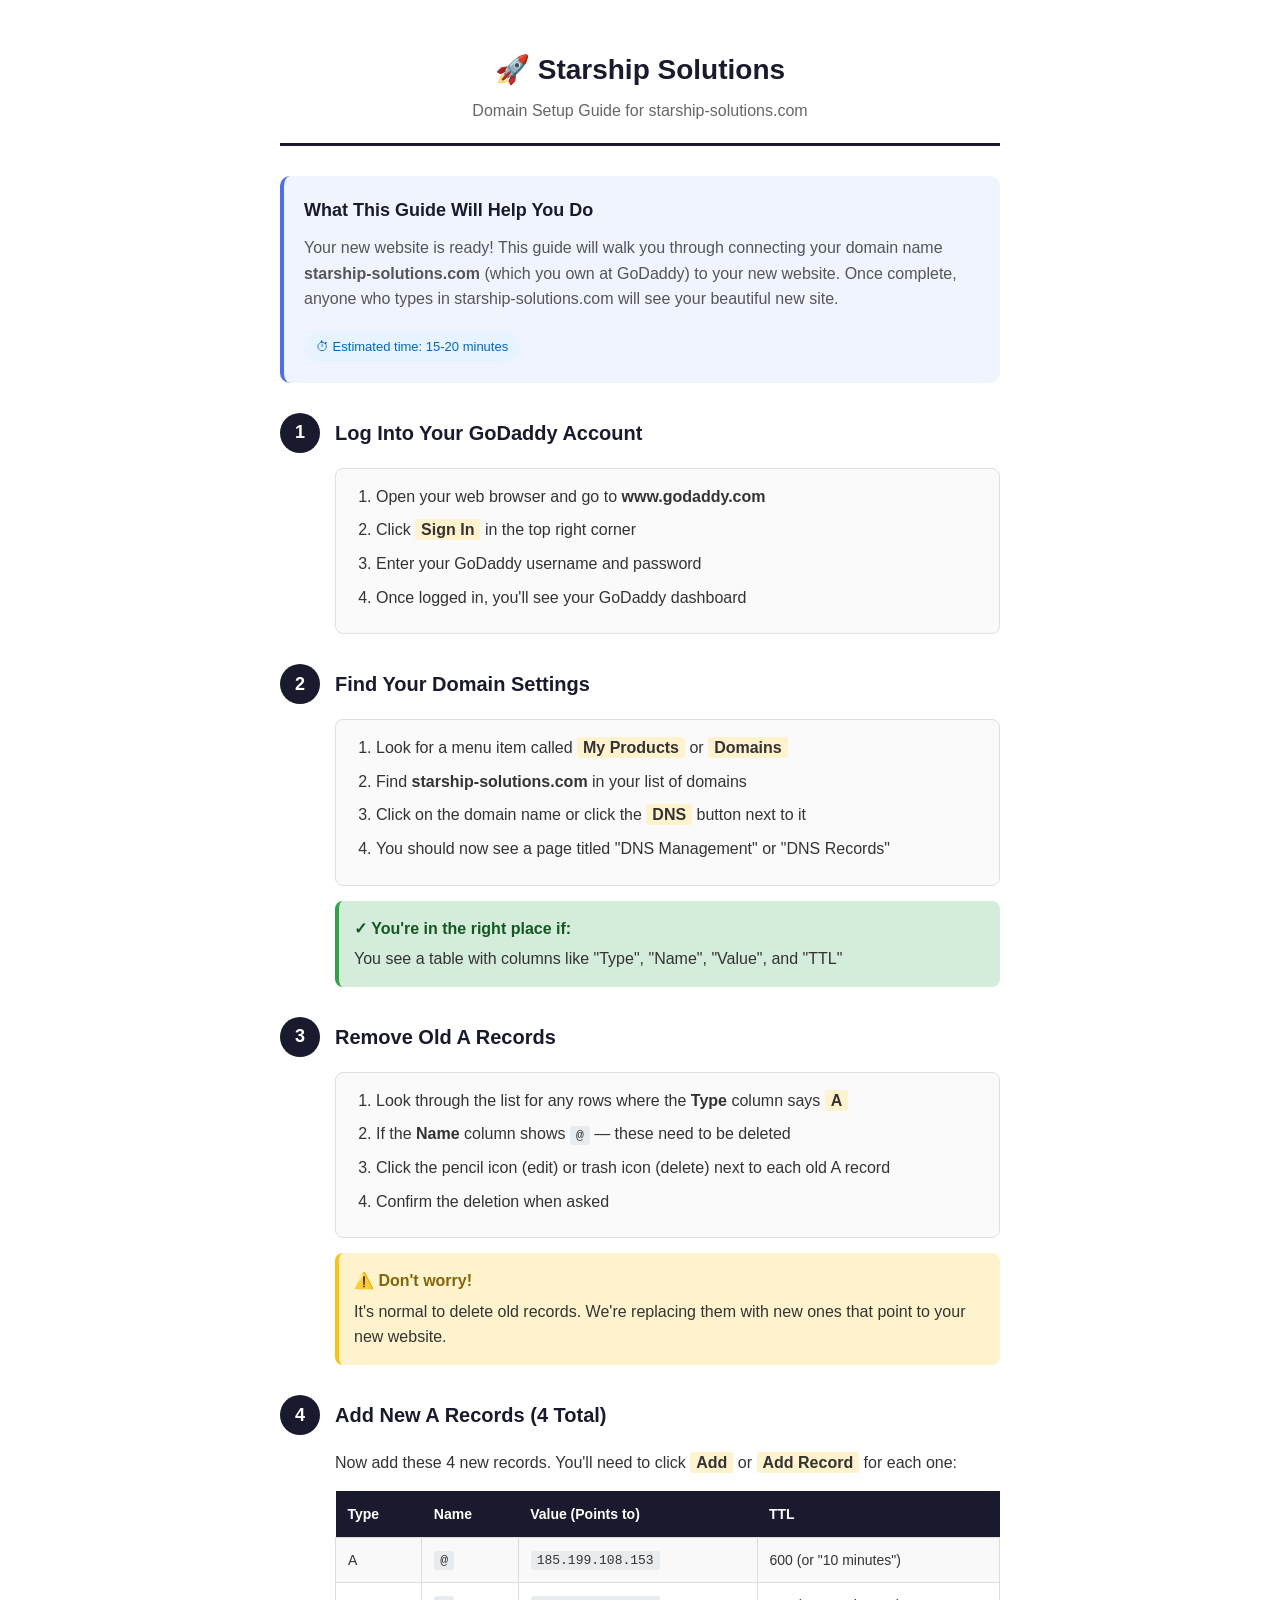
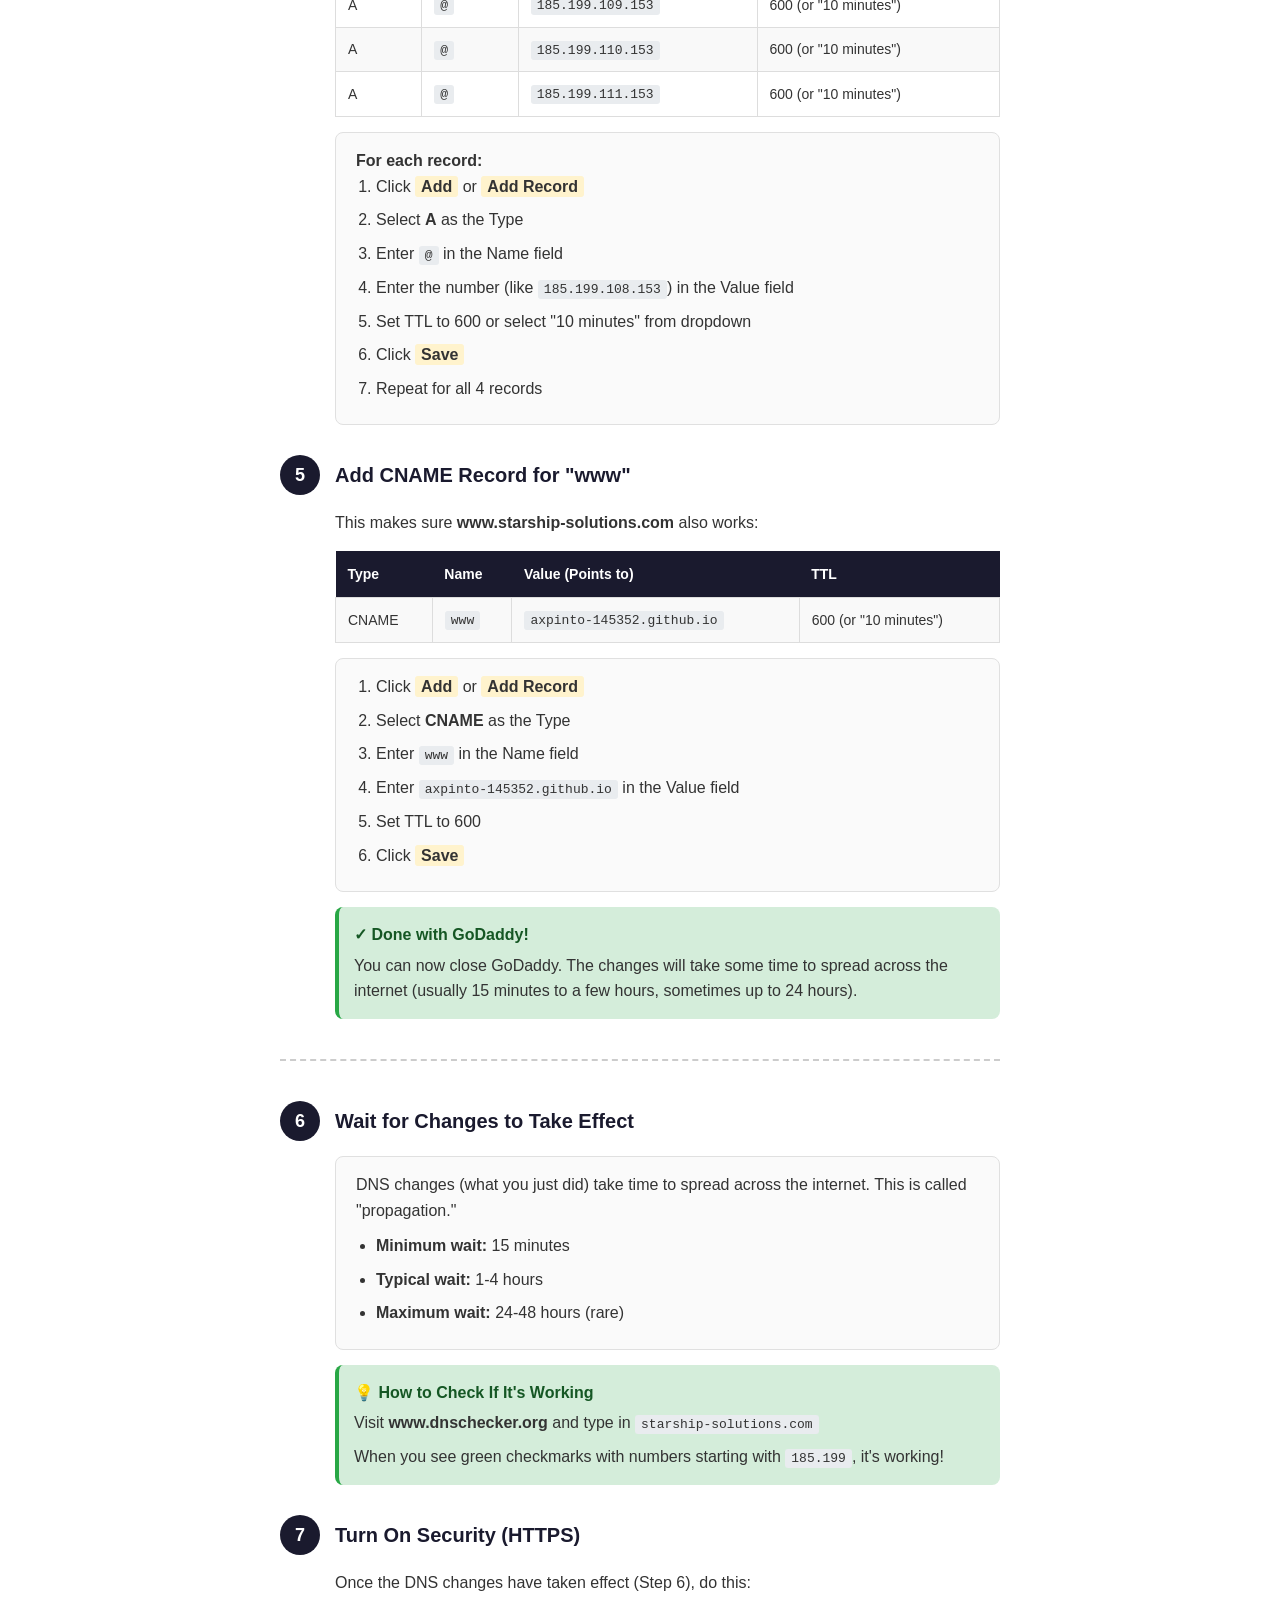
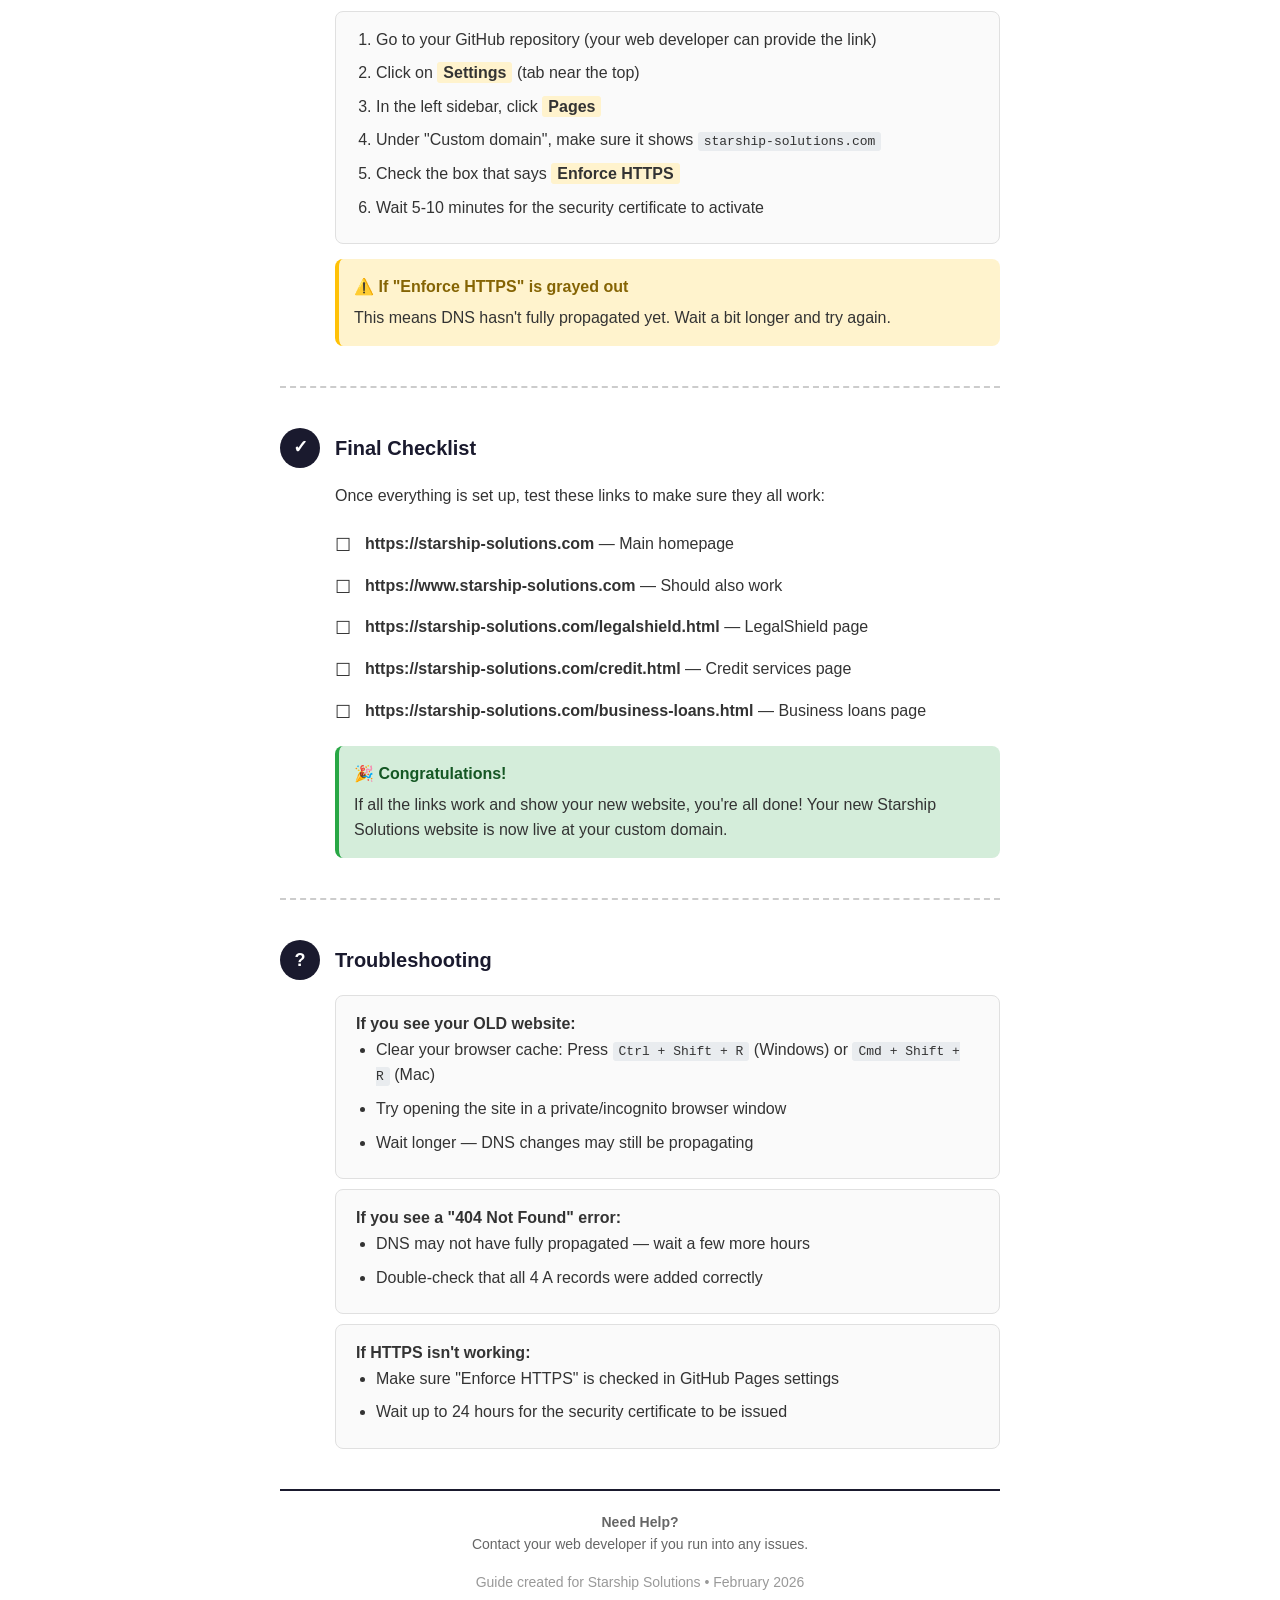
==== domain-setup-guide.html @ f505f780 "Add domain setup guide for client" ====
<!DOCTYPE html>
<html lang="en">
<head>
  <meta charset="UTF-8">
  <meta name="viewport" content="width=device-width, initial-scale=1.0">
  <title>Domain Setup Guide - Starship Solutions</title>
  <style>
    * {
      margin: 0;
      padding: 0;
      box-sizing: border-box;
    }

    body {
      font-family: 'Segoe UI', Tahoma, Geneva, Verdana, sans-serif;
      line-height: 1.6;
      color: #333;
      max-width: 8.5in;
      margin: 0 auto;
      padding: 0.5in;
      background: white;
    }

    .header {
      text-align: center;
      padding-bottom: 20px;
      border-bottom: 3px solid #1a1a2e;
      margin-bottom: 30px;
    }

    .header h1 {
      color: #1a1a2e;
      font-size: 28px;
      margin-bottom: 5px;
    }

    .header .subtitle {
      color: #666;
      font-size: 16px;
    }

    .intro {
      background: #f0f4ff;
      padding: 20px;
      border-radius: 10px;
      margin-bottom: 30px;
      border-left: 4px solid #4a6cf7;
    }

    .intro h2 {
      color: #1a1a2e;
      margin-bottom: 10px;
      font-size: 18px;
    }

    .intro p {
      color: #555;
    }

    .step {
      margin-bottom: 30px;
      page-break-inside: avoid;
    }

    .step-header {
      display: flex;
      align-items: center;
      margin-bottom: 15px;
    }

    .step-number {
      background: #1a1a2e;
      color: white;
      width: 40px;
      height: 40px;
      border-radius: 50%;
      display: flex;
      align-items: center;
      justify-content: center;
      font-weight: bold;
      font-size: 18px;
      margin-right: 15px;
      flex-shrink: 0;
    }

    .step-title {
      color: #1a1a2e;
      font-size: 20px;
    }

    .step-content {
      margin-left: 55px;
    }

    .instruction {
      background: #fafafa;
      padding: 15px 20px;
      border-radius: 8px;
      margin-bottom: 10px;
      border: 1px solid #e0e0e0;
    }

    .instruction ol, .instruction ul {
      margin-left: 20px;
    }

    .instruction li {
      margin-bottom: 8px;
    }

    .highlight {
      background: #fff3cd;
      padding: 2px 6px;
      border-radius: 3px;
      font-weight: 600;
    }

    .important {
      background: #d4edda;
      padding: 15px;
      border-radius: 8px;
      border-left: 4px solid #28a745;
      margin: 15px 0;
    }

    .important-title {
      font-weight: bold;
      color: #155724;
      margin-bottom: 5px;
    }

    .warning {
      background: #fff3cd;
      padding: 15px;
      border-radius: 8px;
      border-left: 4px solid #ffc107;
      margin: 15px 0;
    }

    .warning-title {
      font-weight: bold;
      color: #856404;
      margin-bottom: 5px;
    }

    table {
      width: 100%;
      border-collapse: collapse;
      margin: 15px 0;
      font-size: 14px;
    }

    th {
      background: #1a1a2e;
      color: white;
      padding: 12px;
      text-align: left;
    }

    td {
      padding: 10px 12px;
      border: 1px solid #ddd;
    }

    tr:nth-child(even) {
      background: #f9f9f9;
    }

    .code {
      font-family: 'Courier New', monospace;
      background: #e9ecef;
      padding: 2px 6px;
      border-radius: 3px;
      font-size: 13px;
    }

    .checklist {
      list-style: none;
      margin-left: 0;
    }

    .checklist li {
      padding: 8px 0;
      padding-left: 30px;
      position: relative;
    }

    .checklist li::before {
      content: "☐";
      position: absolute;
      left: 0;
      font-size: 18px;
    }

    .section-divider {
      border: none;
      border-top: 2px dashed #ccc;
      margin: 40px 0;
    }

    .footer {
      margin-top: 40px;
      padding-top: 20px;
      border-top: 2px solid #1a1a2e;
      text-align: center;
      color: #666;
      font-size: 14px;
    }

    .time-estimate {
      display: inline-block;
      background: #e7f3ff;
      color: #0066cc;
      padding: 5px 12px;
      border-radius: 20px;
      font-size: 13px;
      margin-top: 10px;
    }

    @media print {
      body {
        padding: 0.25in;
      }

      .step {
        page-break-inside: avoid;
      }
    }
  </style>
</head>
<body>

  <div class="header">
    <h1>🚀 Starship Solutions</h1>
    <p class="subtitle">Domain Setup Guide for starship-solutions.com</p>
  </div>

  <div class="intro">
    <h2>What This Guide Will Help You Do</h2>
    <p>Your new website is ready! This guide will walk you through connecting your domain name <strong>starship-solutions.com</strong> (which you own at GoDaddy) to your new website. Once complete, anyone who types in starship-solutions.com will see your beautiful new site.</p>
    <p style="margin-top: 10px;"><span class="time-estimate">⏱ Estimated time: 15-20 minutes</span></p>
  </div>

  <!-- STEP 1 -->
  <div class="step">
    <div class="step-header">
      <div class="step-number">1</div>
      <h2 class="step-title">Log Into Your GoDaddy Account</h2>
    </div>
    <div class="step-content">
      <div class="instruction">
        <ol>
          <li>Open your web browser and go to <strong>www.godaddy.com</strong></li>
          <li>Click <span class="highlight">Sign In</span> in the top right corner</li>
          <li>Enter your GoDaddy username and password</li>
          <li>Once logged in, you'll see your GoDaddy dashboard</li>
        </ol>
      </div>
    </div>
  </div>

  <!-- STEP 2 -->
  <div class="step">
    <div class="step-header">
      <div class="step-number">2</div>
      <h2 class="step-title">Find Your Domain Settings</h2>
    </div>
    <div class="step-content">
      <div class="instruction">
        <ol>
          <li>Look for a menu item called <span class="highlight">My Products</span> or <span class="highlight">Domains</span></li>
          <li>Find <strong>starship-solutions.com</strong> in your list of domains</li>
          <li>Click on the domain name or click the <span class="highlight">DNS</span> button next to it</li>
          <li>You should now see a page titled "DNS Management" or "DNS Records"</li>
        </ol>
      </div>
      <div class="important">
        <div class="important-title">✓ You're in the right place if:</div>
        You see a table with columns like "Type", "Name", "Value", and "TTL"
      </div>
    </div>
  </div>

  <!-- STEP 3 -->
  <div class="step">
    <div class="step-header">
      <div class="step-number">3</div>
      <h2 class="step-title">Remove Old A Records</h2>
    </div>
    <div class="step-content">
      <div class="instruction">
        <ol>
          <li>Look through the list for any rows where the <strong>Type</strong> column says <span class="highlight">A</span></li>
          <li>If the <strong>Name</strong> column shows <span class="code">@</span> — these need to be deleted</li>
          <li>Click the pencil icon (edit) or trash icon (delete) next to each old A record</li>
          <li>Confirm the deletion when asked</li>
        </ol>
      </div>
      <div class="warning">
        <div class="warning-title">⚠️ Don't worry!</div>
        It's normal to delete old records. We're replacing them with new ones that point to your new website.
      </div>
    </div>
  </div>

  <!-- STEP 4 -->
  <div class="step">
    <div class="step-header">
      <div class="step-number">4</div>
      <h2 class="step-title">Add New A Records (4 Total)</h2>
    </div>
    <div class="step-content">
      <p style="margin-bottom: 15px;">Now add these 4 new records. You'll need to click <span class="highlight">Add</span> or <span class="highlight">Add Record</span> for each one:</p>

      <table>
        <tr>
          <th>Type</th>
          <th>Name</th>
          <th>Value (Points to)</th>
          <th>TTL</th>
        </tr>
        <tr>
          <td>A</td>
          <td><span class="code">@</span></td>
          <td><span class="code">185.199.108.153</span></td>
          <td>600 (or "10 minutes")</td>
        </tr>
        <tr>
          <td>A</td>
          <td><span class="code">@</span></td>
          <td><span class="code">185.199.109.153</span></td>
          <td>600 (or "10 minutes")</td>
        </tr>
        <tr>
          <td>A</td>
          <td><span class="code">@</span></td>
          <td><span class="code">185.199.110.153</span></td>
          <td>600 (or "10 minutes")</td>
        </tr>
        <tr>
          <td>A</td>
          <td><span class="code">@</span></td>
          <td><span class="code">185.199.111.153</span></td>
          <td>600 (or "10 minutes")</td>
        </tr>
      </table>

      <div class="instruction">
        <p><strong>For each record:</strong></p>
        <ol>
          <li>Click <span class="highlight">Add</span> or <span class="highlight">Add Record</span></li>
          <li>Select <strong>A</strong> as the Type</li>
          <li>Enter <span class="code">@</span> in the Name field</li>
          <li>Enter the number (like <span class="code">185.199.108.153</span>) in the Value field</li>
          <li>Set TTL to 600 or select "10 minutes" from dropdown</li>
          <li>Click <span class="highlight">Save</span></li>
          <li>Repeat for all 4 records</li>
        </ol>
      </div>
    </div>
  </div>

  <!-- STEP 5 -->
  <div class="step">
    <div class="step-header">
      <div class="step-number">5</div>
      <h2 class="step-title">Add CNAME Record for "www"</h2>
    </div>
    <div class="step-content">
      <p style="margin-bottom: 15px;">This makes sure <strong>www.starship-solutions.com</strong> also works:</p>

      <table>
        <tr>
          <th>Type</th>
          <th>Name</th>
          <th>Value (Points to)</th>
          <th>TTL</th>
        </tr>
        <tr>
          <td>CNAME</td>
          <td><span class="code">www</span></td>
          <td><span class="code">axpinto-145352.github.io</span></td>
          <td>600 (or "10 minutes")</td>
        </tr>
      </table>

      <div class="instruction">
        <ol>
          <li>Click <span class="highlight">Add</span> or <span class="highlight">Add Record</span></li>
          <li>Select <strong>CNAME</strong> as the Type</li>
          <li>Enter <span class="code">www</span> in the Name field</li>
          <li>Enter <span class="code">axpinto-145352.github.io</span> in the Value field</li>
          <li>Set TTL to 600</li>
          <li>Click <span class="highlight">Save</span></li>
        </ol>
      </div>

      <div class="important">
        <div class="important-title">✓ Done with GoDaddy!</div>
        You can now close GoDaddy. The changes will take some time to spread across the internet (usually 15 minutes to a few hours, sometimes up to 24 hours).
      </div>
    </div>
  </div>

  <hr class="section-divider">

  <!-- STEP 6 -->
  <div class="step">
    <div class="step-header">
      <div class="step-number">6</div>
      <h2 class="step-title">Wait for Changes to Take Effect</h2>
    </div>
    <div class="step-content">
      <div class="instruction">
        <p>DNS changes (what you just did) take time to spread across the internet. This is called "propagation."</p>
        <ul style="margin-top: 10px;">
          <li><strong>Minimum wait:</strong> 15 minutes</li>
          <li><strong>Typical wait:</strong> 1-4 hours</li>
          <li><strong>Maximum wait:</strong> 24-48 hours (rare)</li>
        </ul>
      </div>

      <div class="important">
        <div class="important-title">💡 How to Check If It's Working</div>
        <p>Visit <strong>www.dnschecker.org</strong> and type in <span class="code">starship-solutions.com</span></p>
        <p style="margin-top: 8px;">When you see green checkmarks with numbers starting with <span class="code">185.199</span>, it's working!</p>
      </div>
    </div>
  </div>

  <!-- STEP 7 -->
  <div class="step">
    <div class="step-header">
      <div class="step-number">7</div>
      <h2 class="step-title">Turn On Security (HTTPS)</h2>
    </div>
    <div class="step-content">
      <p style="margin-bottom: 15px;">Once the DNS changes have taken effect (Step 6), do this:</p>

      <div class="instruction">
        <ol>
          <li>Go to your GitHub repository (your web developer can provide the link)</li>
          <li>Click on <span class="highlight">Settings</span> (tab near the top)</li>
          <li>In the left sidebar, click <span class="highlight">Pages</span></li>
          <li>Under "Custom domain", make sure it shows <span class="code">starship-solutions.com</span></li>
          <li>Check the box that says <span class="highlight">Enforce HTTPS</span></li>
          <li>Wait 5-10 minutes for the security certificate to activate</li>
        </ol>
      </div>

      <div class="warning">
        <div class="warning-title">⚠️ If "Enforce HTTPS" is grayed out</div>
        <p>This means DNS hasn't fully propagated yet. Wait a bit longer and try again.</p>
      </div>
    </div>
  </div>

  <hr class="section-divider">

  <!-- FINAL CHECKLIST -->
  <div class="step">
    <div class="step-header">
      <div class="step-number">✓</div>
      <h2 class="step-title">Final Checklist</h2>
    </div>
    <div class="step-content">
      <p style="margin-bottom: 15px;">Once everything is set up, test these links to make sure they all work:</p>

      <ul class="checklist">
        <li><strong>https://starship-solutions.com</strong> — Main homepage</li>
        <li><strong>https://www.starship-solutions.com</strong> — Should also work</li>
        <li><strong>https://starship-solutions.com/legalshield.html</strong> — LegalShield page</li>
        <li><strong>https://starship-solutions.com/credit.html</strong> — Credit services page</li>
        <li><strong>https://starship-solutions.com/business-loans.html</strong> — Business loans page</li>
      </ul>

      <div class="important">
        <div class="important-title">🎉 Congratulations!</div>
        <p>If all the links work and show your new website, you're all done! Your new Starship Solutions website is now live at your custom domain.</p>
      </div>
    </div>
  </div>

  <hr class="section-divider">

  <!-- TROUBLESHOOTING -->
  <div class="step">
    <div class="step-header">
      <div class="step-number">?</div>
      <h2 class="step-title">Troubleshooting</h2>
    </div>
    <div class="step-content">
      <div class="instruction">
        <p><strong>If you see your OLD website:</strong></p>
        <ul>
          <li>Clear your browser cache: Press <span class="code">Ctrl + Shift + R</span> (Windows) or <span class="code">Cmd + Shift + R</span> (Mac)</li>
          <li>Try opening the site in a private/incognito browser window</li>
          <li>Wait longer — DNS changes may still be propagating</li>
        </ul>
      </div>

      <div class="instruction">
        <p><strong>If you see a "404 Not Found" error:</strong></p>
        <ul>
          <li>DNS may not have fully propagated — wait a few more hours</li>
          <li>Double-check that all 4 A records were added correctly</li>
        </ul>
      </div>

      <div class="instruction">
        <p><strong>If HTTPS isn't working:</strong></p>
        <ul>
          <li>Make sure "Enforce HTTPS" is checked in GitHub Pages settings</li>
          <li>Wait up to 24 hours for the security certificate to be issued</li>
        </ul>
      </div>
    </div>
  </div>

  <div class="footer">
    <p><strong>Need Help?</strong></p>
    <p>Contact your web developer if you run into any issues.</p>
    <p style="margin-top: 15px; color: #999;">Guide created for Starship Solutions • February 2026</p>
  </div>

</body>
</html>
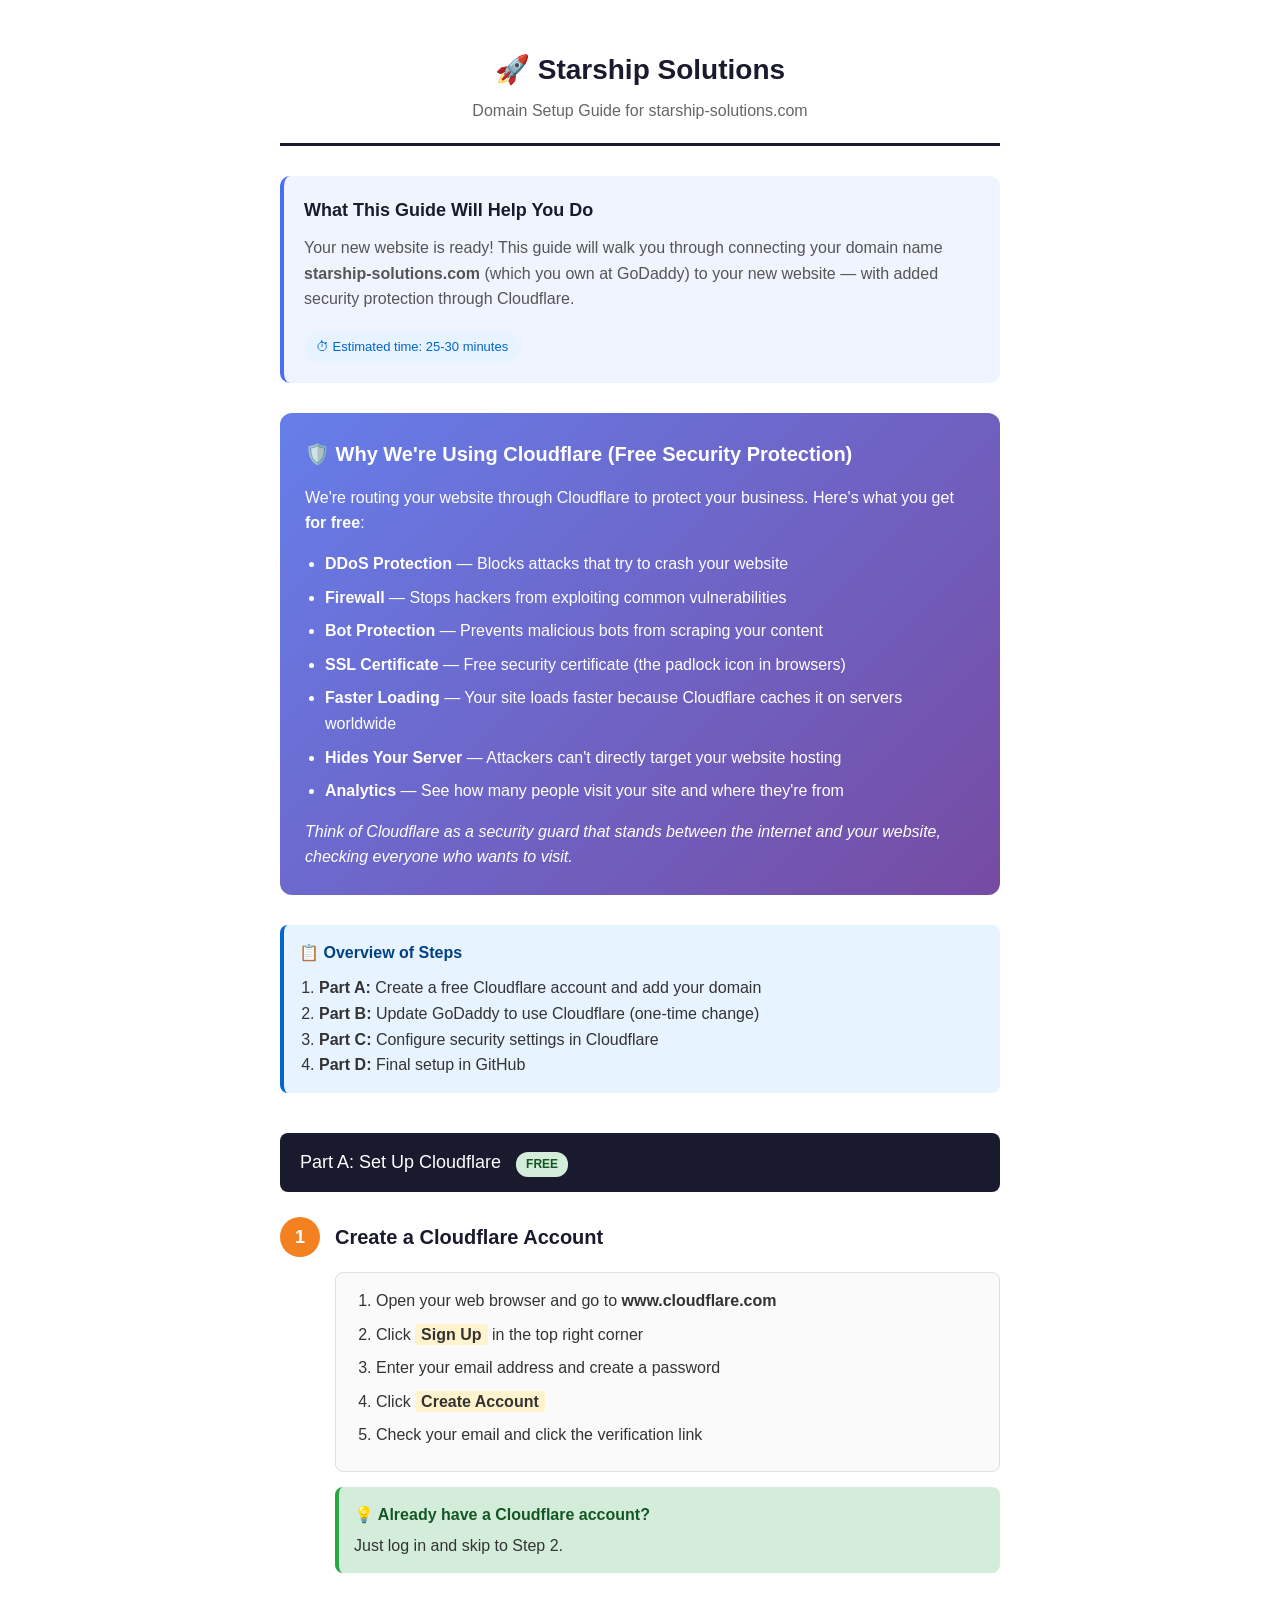
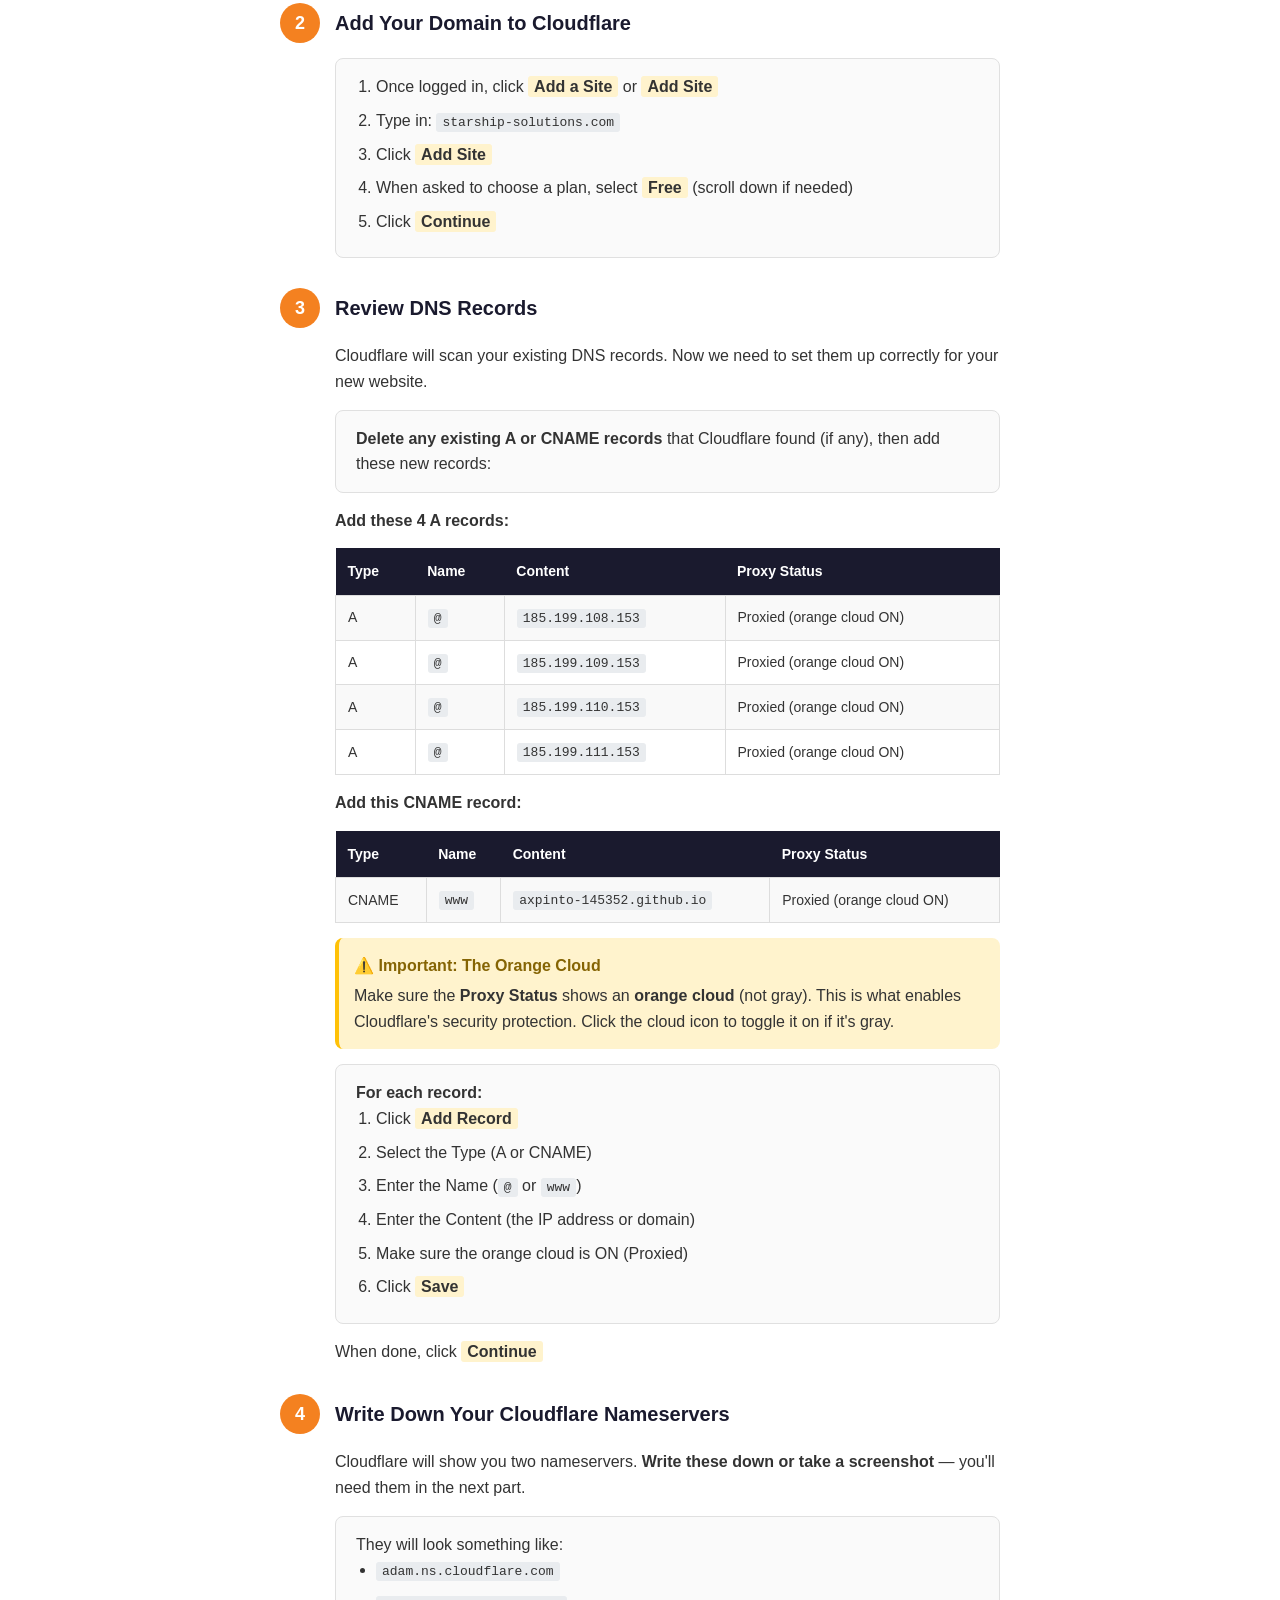
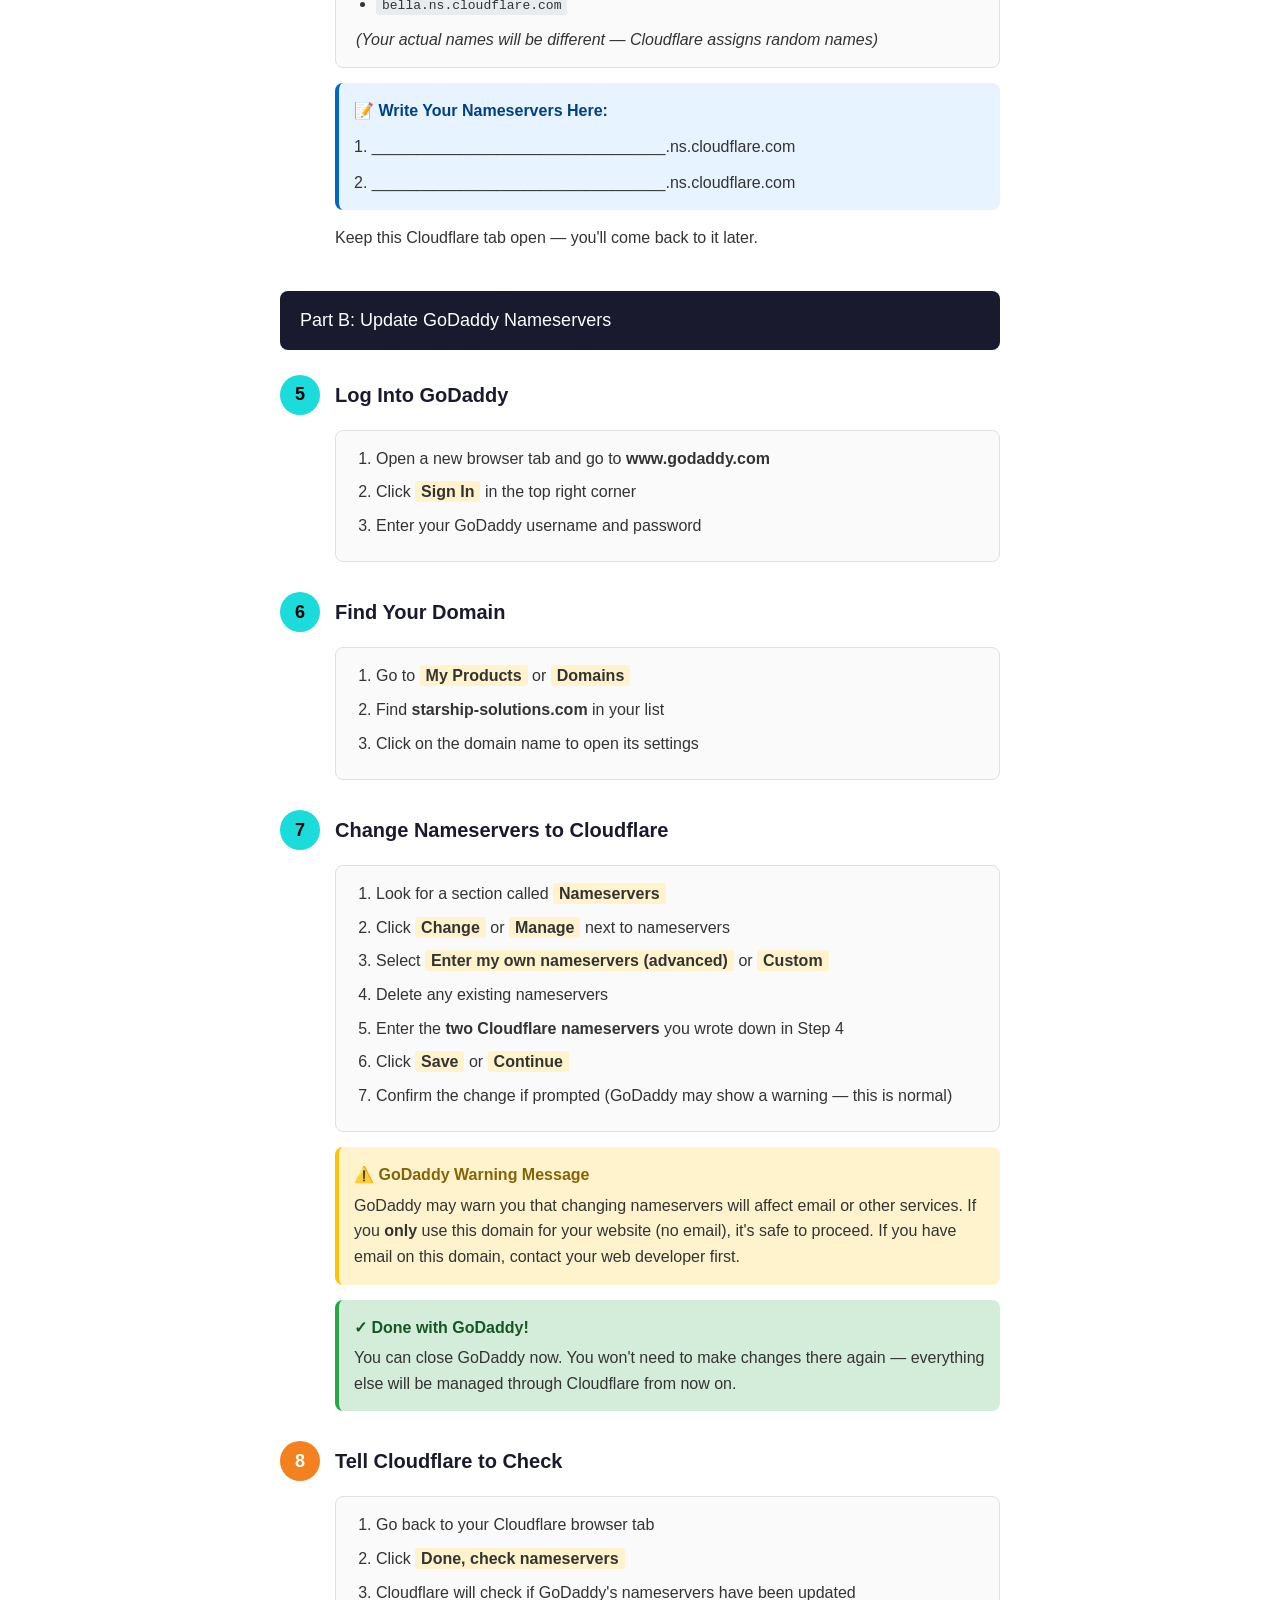
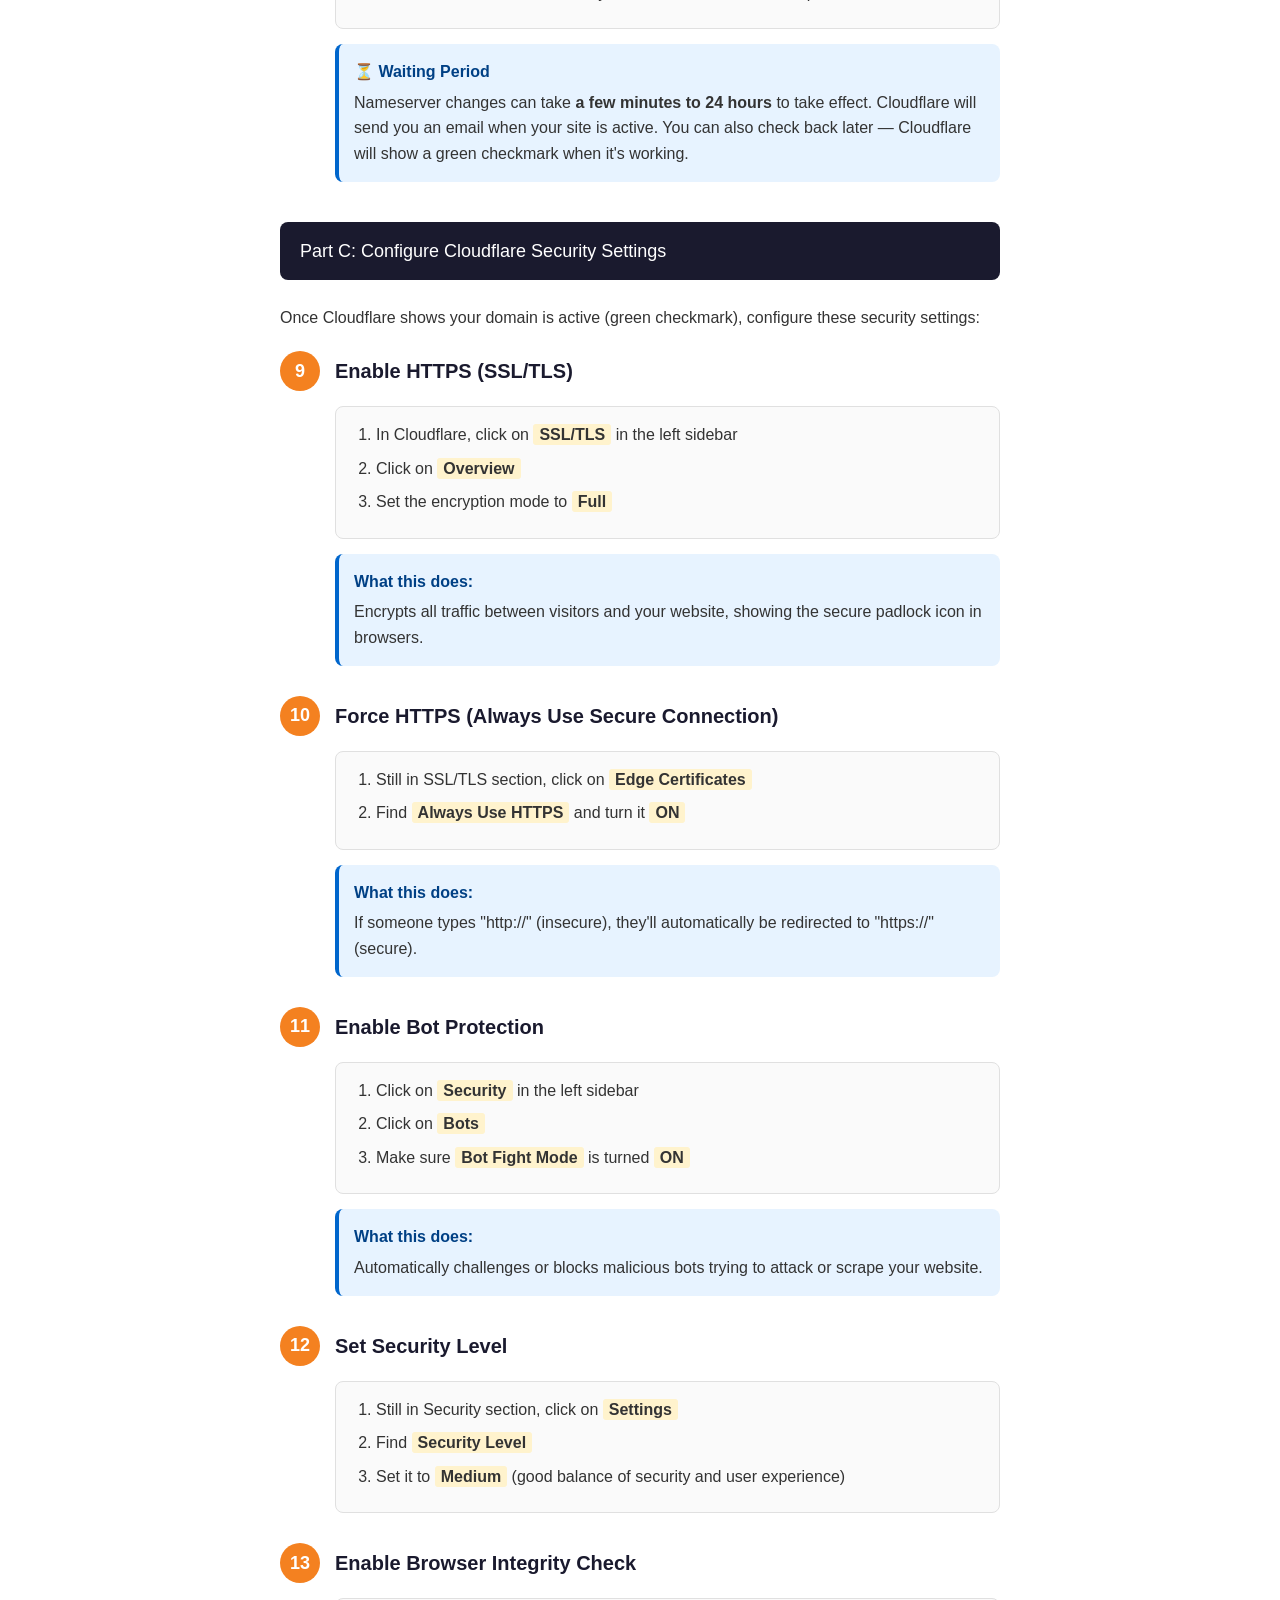
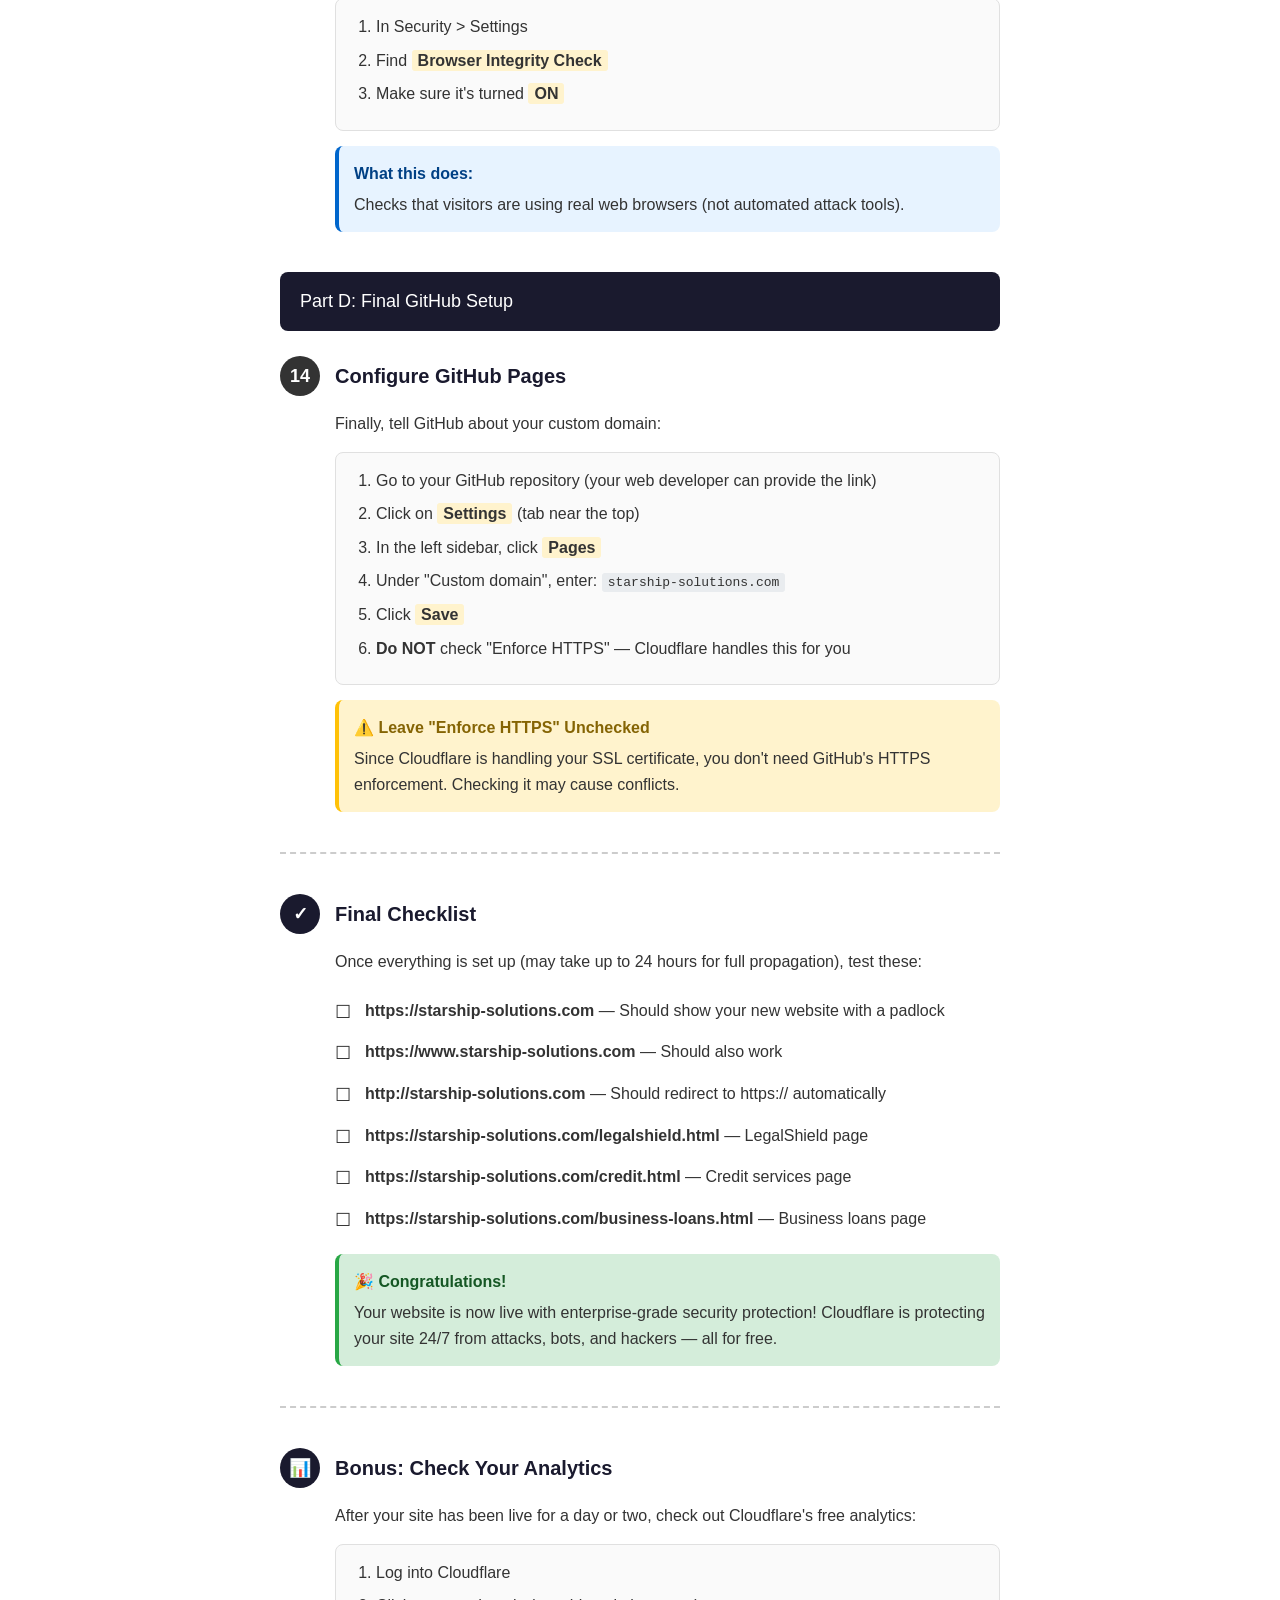
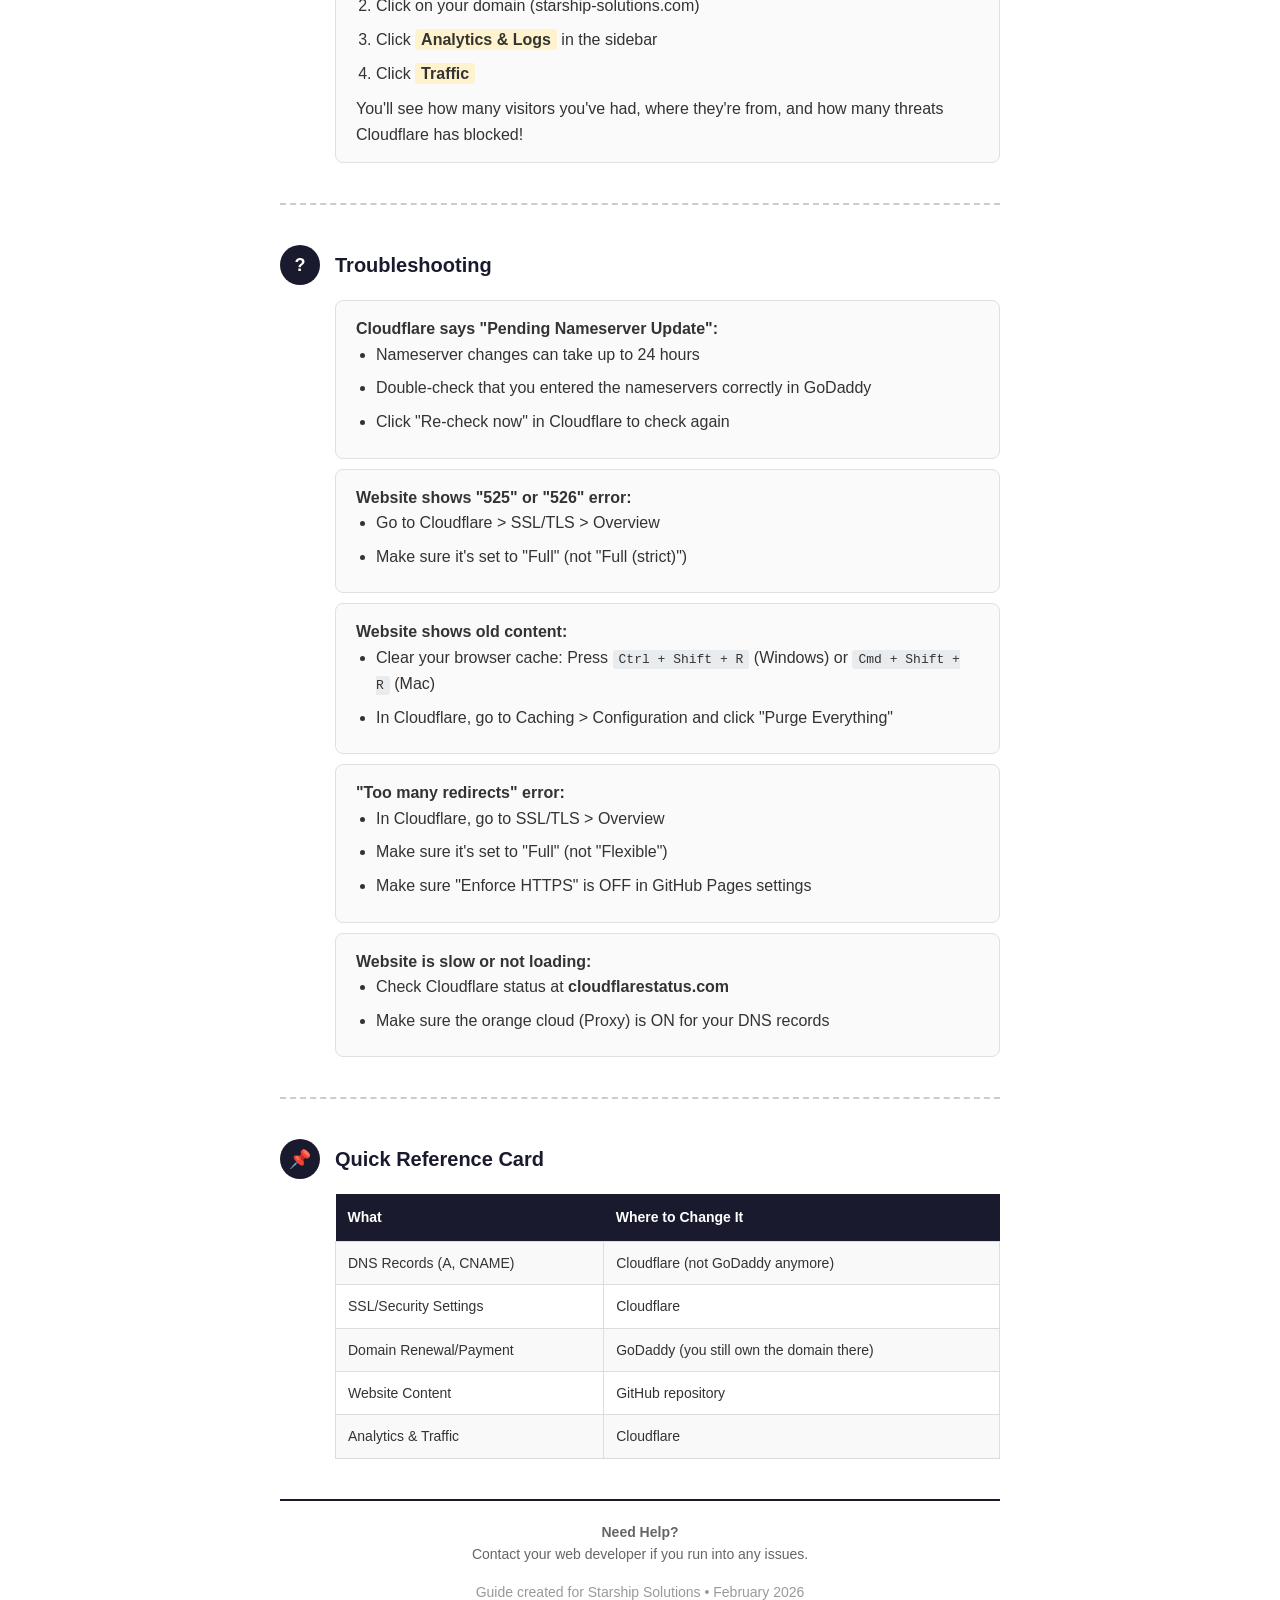
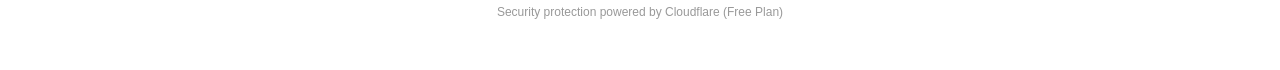
==== commit 804db556: "Update domain guide with Cloudflare security proxy setup" ====
--- a/domain-setup-guide.html
+++ b/domain-setup-guide.html
@@ -55,6 +55,36 @@
 
     .intro p {
       color: #555;
+    }
+
+    .security-box {
+      background: linear-gradient(135deg, #667eea 0%, #764ba2 100%);
+      color: white;
+      padding: 25px;
+      border-radius: 12px;
+      margin-bottom: 30px;
+    }
+
+    .security-box h2 {
+      margin-bottom: 15px;
+      font-size: 20px;
+    }
+
+    .security-box ul {
+      margin-left: 20px;
+    }
+
+    .security-box li {
+      margin-bottom: 8px;
+    }
+
+    .section-header {
+      background: #1a1a2e;
+      color: white;
+      padding: 15px 20px;
+      border-radius: 8px;
+      margin: 40px 0 25px 0;
+      font-size: 18px;
     }
 
     .step {
@@ -83,6 +113,19 @@
       flex-shrink: 0;
     }
 
+    .step-number.cloudflare {
+      background: #f48120;
+    }
+
+    .step-number.godaddy {
+      background: #1bdbdb;
+      color: #000;
+    }
+
+    .step-number.github {
+      background: #333;
+    }
+
     .step-title {
       color: #1a1a2e;
       font-size: 20px;
@@ -140,6 +183,20 @@
     .warning-title {
       font-weight: bold;
       color: #856404;
+      margin-bottom: 5px;
+    }
+
+    .info-box {
+      background: #e7f3ff;
+      padding: 15px;
+      border-radius: 8px;
+      border-left: 4px solid #0066cc;
+      margin: 15px 0;
+    }
+
+    .info-title {
+      font-weight: bold;
+      color: #004085;
       margin-bottom: 5px;
     }
 
@@ -217,6 +274,24 @@
       margin-top: 10px;
     }
 
+    .badge {
+      display: inline-block;
+      padding: 3px 10px;
+      border-radius: 12px;
+      font-size: 12px;
+      font-weight: bold;
+      margin-left: 10px;
+    }
+
+    .badge-free {
+      background: #d4edda;
+      color: #155724;
+    }
+
+    .page-break {
+      page-break-before: always;
+    }
+
     @media print {
       body {
         padding: 0.25in;
@@ -237,24 +312,59 @@
 
   <div class="intro">
     <h2>What This Guide Will Help You Do</h2>
-    <p>Your new website is ready! This guide will walk you through connecting your domain name <strong>starship-solutions.com</strong> (which you own at GoDaddy) to your new website. Once complete, anyone who types in starship-solutions.com will see your beautiful new site.</p>
-    <p style="margin-top: 10px;"><span class="time-estimate">⏱ Estimated time: 15-20 minutes</span></p>
-  </div>
+    <p>Your new website is ready! This guide will walk you through connecting your domain name <strong>starship-solutions.com</strong> (which you own at GoDaddy) to your new website — with added security protection through Cloudflare.</p>
+    <p style="margin-top: 10px;"><span class="time-estimate">⏱ Estimated time: 25-30 minutes</span></p>
+  </div>
+
+  <!-- WHY CLOUDFLARE -->
+  <div class="security-box">
+    <h2>🛡️ Why We're Using Cloudflare (Free Security Protection)</h2>
+    <p style="margin-bottom: 15px;">We're routing your website through Cloudflare to protect your business. Here's what you get <strong>for free</strong>:</p>
+    <ul>
+      <li><strong>DDoS Protection</strong> — Blocks attacks that try to crash your website</li>
+      <li><strong>Firewall</strong> — Stops hackers from exploiting common vulnerabilities</li>
+      <li><strong>Bot Protection</strong> — Prevents malicious bots from scraping your content</li>
+      <li><strong>SSL Certificate</strong> — Free security certificate (the padlock icon in browsers)</li>
+      <li><strong>Faster Loading</strong> — Your site loads faster because Cloudflare caches it on servers worldwide</li>
+      <li><strong>Hides Your Server</strong> — Attackers can't directly target your website hosting</li>
+      <li><strong>Analytics</strong> — See how many people visit your site and where they're from</li>
+    </ul>
+    <p style="margin-top: 15px;"><em>Think of Cloudflare as a security guard that stands between the internet and your website, checking everyone who wants to visit.</em></p>
+  </div>
+
+  <!-- OVERVIEW -->
+  <div class="info-box">
+    <div class="info-title">📋 Overview of Steps</div>
+    <ol style="margin-left: 20px; margin-top: 10px;">
+      <li><strong>Part A:</strong> Create a free Cloudflare account and add your domain</li>
+      <li><strong>Part B:</strong> Update GoDaddy to use Cloudflare (one-time change)</li>
+      <li><strong>Part C:</strong> Configure security settings in Cloudflare</li>
+      <li><strong>Part D:</strong> Final setup in GitHub</li>
+    </ol>
+  </div>
+
+  <!-- PART A: CLOUDFLARE SETUP -->
+  <div class="section-header">Part A: Set Up Cloudflare <span class="badge badge-free">FREE</span></div>
 
   <!-- STEP 1 -->
   <div class="step">
     <div class="step-header">
-      <div class="step-number">1</div>
-      <h2 class="step-title">Log Into Your GoDaddy Account</h2>
-    </div>
-    <div class="step-content">
-      <div class="instruction">
-        <ol>
-          <li>Open your web browser and go to <strong>www.godaddy.com</strong></li>
-          <li>Click <span class="highlight">Sign In</span> in the top right corner</li>
-          <li>Enter your GoDaddy username and password</li>
-          <li>Once logged in, you'll see your GoDaddy dashboard</li>
-        </ol>
+      <div class="step-number cloudflare">1</div>
+      <h2 class="step-title">Create a Cloudflare Account</h2>
+    </div>
+    <div class="step-content">
+      <div class="instruction">
+        <ol>
+          <li>Open your web browser and go to <strong>www.cloudflare.com</strong></li>
+          <li>Click <span class="highlight">Sign Up</span> in the top right corner</li>
+          <li>Enter your email address and create a password</li>
+          <li>Click <span class="highlight">Create Account</span></li>
+          <li>Check your email and click the verification link</li>
+        </ol>
+      </div>
+      <div class="important">
+        <div class="important-title">💡 Already have a Cloudflare account?</div>
+        Just log in and skip to Step 2.
       </div>
     </div>
   </div>
@@ -262,21 +372,18 @@
   <!-- STEP 2 -->
   <div class="step">
     <div class="step-header">
-      <div class="step-number">2</div>
-      <h2 class="step-title">Find Your Domain Settings</h2>
-    </div>
-    <div class="step-content">
-      <div class="instruction">
-        <ol>
-          <li>Look for a menu item called <span class="highlight">My Products</span> or <span class="highlight">Domains</span></li>
-          <li>Find <strong>starship-solutions.com</strong> in your list of domains</li>
-          <li>Click on the domain name or click the <span class="highlight">DNS</span> button next to it</li>
-          <li>You should now see a page titled "DNS Management" or "DNS Records"</li>
-        </ol>
-      </div>
-      <div class="important">
-        <div class="important-title">✓ You're in the right place if:</div>
-        You see a table with columns like "Type", "Name", "Value", and "TTL"
+      <div class="step-number cloudflare">2</div>
+      <h2 class="step-title">Add Your Domain to Cloudflare</h2>
+    </div>
+    <div class="step-content">
+      <div class="instruction">
+        <ol>
+          <li>Once logged in, click <span class="highlight">Add a Site</span> or <span class="highlight">Add Site</span></li>
+          <li>Type in: <span class="code">starship-solutions.com</span></li>
+          <li>Click <span class="highlight">Add Site</span></li>
+          <li>When asked to choose a plan, select <span class="highlight">Free</span> (scroll down if needed)</li>
+          <li>Click <span class="highlight">Continue</span></li>
+        </ol>
       </div>
     </div>
   </div>
@@ -284,173 +391,342 @@
   <!-- STEP 3 -->
   <div class="step">
     <div class="step-header">
-      <div class="step-number">3</div>
-      <h2 class="step-title">Remove Old A Records</h2>
-    </div>
-    <div class="step-content">
-      <div class="instruction">
-        <ol>
-          <li>Look through the list for any rows where the <strong>Type</strong> column says <span class="highlight">A</span></li>
-          <li>If the <strong>Name</strong> column shows <span class="code">@</span> — these need to be deleted</li>
-          <li>Click the pencil icon (edit) or trash icon (delete) next to each old A record</li>
-          <li>Confirm the deletion when asked</li>
-        </ol>
-      </div>
-      <div class="warning">
-        <div class="warning-title">⚠️ Don't worry!</div>
-        It's normal to delete old records. We're replacing them with new ones that point to your new website.
-      </div>
-    </div>
-  </div>
-
-  <!-- STEP 4 -->
-  <div class="step">
-    <div class="step-header">
-      <div class="step-number">4</div>
-      <h2 class="step-title">Add New A Records (4 Total)</h2>
-    </div>
-    <div class="step-content">
-      <p style="margin-bottom: 15px;">Now add these 4 new records. You'll need to click <span class="highlight">Add</span> or <span class="highlight">Add Record</span> for each one:</p>
-
+      <div class="step-number cloudflare">3</div>
+      <h2 class="step-title">Review DNS Records</h2>
+    </div>
+    <div class="step-content">
+      <p style="margin-bottom: 15px;">Cloudflare will scan your existing DNS records. Now we need to set them up correctly for your new website.</p>
+
+      <div class="instruction">
+        <p><strong>Delete any existing A or CNAME records</strong> that Cloudflare found (if any), then add these new records:</p>
+      </div>
+
+      <p style="margin: 15px 0;"><strong>Add these 4 A records:</strong></p>
       <table>
         <tr>
           <th>Type</th>
           <th>Name</th>
-          <th>Value (Points to)</th>
-          <th>TTL</th>
+          <th>Content</th>
+          <th>Proxy Status</th>
         </tr>
         <tr>
           <td>A</td>
           <td><span class="code">@</span></td>
           <td><span class="code">185.199.108.153</span></td>
-          <td>600 (or "10 minutes")</td>
+          <td>Proxied (orange cloud ON)</td>
         </tr>
         <tr>
           <td>A</td>
           <td><span class="code">@</span></td>
           <td><span class="code">185.199.109.153</span></td>
-          <td>600 (or "10 minutes")</td>
+          <td>Proxied (orange cloud ON)</td>
         </tr>
         <tr>
           <td>A</td>
           <td><span class="code">@</span></td>
           <td><span class="code">185.199.110.153</span></td>
-          <td>600 (or "10 minutes")</td>
+          <td>Proxied (orange cloud ON)</td>
         </tr>
         <tr>
           <td>A</td>
           <td><span class="code">@</span></td>
           <td><span class="code">185.199.111.153</span></td>
-          <td>600 (or "10 minutes")</td>
+          <td>Proxied (orange cloud ON)</td>
         </tr>
       </table>
 
-      <div class="instruction">
-        <p><strong>For each record:</strong></p>
-        <ol>
-          <li>Click <span class="highlight">Add</span> or <span class="highlight">Add Record</span></li>
-          <li>Select <strong>A</strong> as the Type</li>
-          <li>Enter <span class="code">@</span> in the Name field</li>
-          <li>Enter the number (like <span class="code">185.199.108.153</span>) in the Value field</li>
-          <li>Set TTL to 600 or select "10 minutes" from dropdown</li>
-          <li>Click <span class="highlight">Save</span></li>
-          <li>Repeat for all 4 records</li>
-        </ol>
-      </div>
-    </div>
-  </div>
-
-  <!-- STEP 5 -->
-  <div class="step">
-    <div class="step-header">
-      <div class="step-number">5</div>
-      <h2 class="step-title">Add CNAME Record for "www"</h2>
-    </div>
-    <div class="step-content">
-      <p style="margin-bottom: 15px;">This makes sure <strong>www.starship-solutions.com</strong> also works:</p>
-
+      <p style="margin: 15px 0;"><strong>Add this CNAME record:</strong></p>
       <table>
         <tr>
           <th>Type</th>
           <th>Name</th>
-          <th>Value (Points to)</th>
-          <th>TTL</th>
+          <th>Content</th>
+          <th>Proxy Status</th>
         </tr>
         <tr>
           <td>CNAME</td>
           <td><span class="code">www</span></td>
           <td><span class="code">axpinto-145352.github.io</span></td>
-          <td>600 (or "10 minutes")</td>
+          <td>Proxied (orange cloud ON)</td>
         </tr>
       </table>
 
-      <div class="instruction">
-        <ol>
-          <li>Click <span class="highlight">Add</span> or <span class="highlight">Add Record</span></li>
-          <li>Select <strong>CNAME</strong> as the Type</li>
-          <li>Enter <span class="code">www</span> in the Name field</li>
-          <li>Enter <span class="code">axpinto-145352.github.io</span> in the Value field</li>
-          <li>Set TTL to 600</li>
+      <div class="warning">
+        <div class="warning-title">⚠️ Important: The Orange Cloud</div>
+        <p>Make sure the <strong>Proxy Status</strong> shows an <strong>orange cloud</strong> (not gray). This is what enables Cloudflare's security protection. Click the cloud icon to toggle it on if it's gray.</p>
+      </div>
+
+      <div class="instruction">
+        <p><strong>For each record:</strong></p>
+        <ol>
+          <li>Click <span class="highlight">Add Record</span></li>
+          <li>Select the Type (A or CNAME)</li>
+          <li>Enter the Name (<span class="code">@</span> or <span class="code">www</span>)</li>
+          <li>Enter the Content (the IP address or domain)</li>
+          <li>Make sure the orange cloud is ON (Proxied)</li>
           <li>Click <span class="highlight">Save</span></li>
         </ol>
+      </div>
+
+      <p style="margin-top: 15px;">When done, click <span class="highlight">Continue</span></p>
+    </div>
+  </div>
+
+  <!-- STEP 4 -->
+  <div class="step">
+    <div class="step-header">
+      <div class="step-number cloudflare">4</div>
+      <h2 class="step-title">Write Down Your Cloudflare Nameservers</h2>
+    </div>
+    <div class="step-content">
+      <p style="margin-bottom: 15px;">Cloudflare will show you two nameservers. <strong>Write these down or take a screenshot</strong> — you'll need them in the next part.</p>
+
+      <div class="instruction">
+        <p>They will look something like:</p>
+        <ul>
+          <li><span class="code">adam.ns.cloudflare.com</span></li>
+          <li><span class="code">bella.ns.cloudflare.com</span></li>
+        </ul>
+        <p style="margin-top: 10px;"><em>(Your actual names will be different — Cloudflare assigns random names)</em></p>
+      </div>
+
+      <div class="info-box">
+        <div class="info-title">📝 Write Your Nameservers Here:</div>
+        <p style="margin-top: 10px;">1. _________________________________.ns.cloudflare.com</p>
+        <p style="margin-top: 10px;">2. _________________________________.ns.cloudflare.com</p>
+      </div>
+
+      <p style="margin-top: 15px;">Keep this Cloudflare tab open — you'll come back to it later.</p>
+    </div>
+  </div>
+
+  <div class="page-break"></div>
+
+  <!-- PART B: GODADDY -->
+  <div class="section-header">Part B: Update GoDaddy Nameservers</div>
+
+  <!-- STEP 5 -->
+  <div class="step">
+    <div class="step-header">
+      <div class="step-number godaddy">5</div>
+      <h2 class="step-title">Log Into GoDaddy</h2>
+    </div>
+    <div class="step-content">
+      <div class="instruction">
+        <ol>
+          <li>Open a new browser tab and go to <strong>www.godaddy.com</strong></li>
+          <li>Click <span class="highlight">Sign In</span> in the top right corner</li>
+          <li>Enter your GoDaddy username and password</li>
+        </ol>
+      </div>
+    </div>
+  </div>
+
+  <!-- STEP 6 -->
+  <div class="step">
+    <div class="step-header">
+      <div class="step-number godaddy">6</div>
+      <h2 class="step-title">Find Your Domain</h2>
+    </div>
+    <div class="step-content">
+      <div class="instruction">
+        <ol>
+          <li>Go to <span class="highlight">My Products</span> or <span class="highlight">Domains</span></li>
+          <li>Find <strong>starship-solutions.com</strong> in your list</li>
+          <li>Click on the domain name to open its settings</li>
+        </ol>
+      </div>
+    </div>
+  </div>
+
+  <!-- STEP 7 -->
+  <div class="step">
+    <div class="step-header">
+      <div class="step-number godaddy">7</div>
+      <h2 class="step-title">Change Nameservers to Cloudflare</h2>
+    </div>
+    <div class="step-content">
+      <div class="instruction">
+        <ol>
+          <li>Look for a section called <span class="highlight">Nameservers</span></li>
+          <li>Click <span class="highlight">Change</span> or <span class="highlight">Manage</span> next to nameservers</li>
+          <li>Select <span class="highlight">Enter my own nameservers (advanced)</span> or <span class="highlight">Custom</span></li>
+          <li>Delete any existing nameservers</li>
+          <li>Enter the <strong>two Cloudflare nameservers</strong> you wrote down in Step 4</li>
+          <li>Click <span class="highlight">Save</span> or <span class="highlight">Continue</span></li>
+          <li>Confirm the change if prompted (GoDaddy may show a warning — this is normal)</li>
+        </ol>
+      </div>
+
+      <div class="warning">
+        <div class="warning-title">⚠️ GoDaddy Warning Message</div>
+        <p>GoDaddy may warn you that changing nameservers will affect email or other services. If you <strong>only</strong> use this domain for your website (no email), it's safe to proceed. If you have email on this domain, contact your web developer first.</p>
       </div>
 
       <div class="important">
         <div class="important-title">✓ Done with GoDaddy!</div>
-        You can now close GoDaddy. The changes will take some time to spread across the internet (usually 15 minutes to a few hours, sometimes up to 24 hours).
-      </div>
-    </div>
-  </div>
-
-  <hr class="section-divider">
-
-  <!-- STEP 6 -->
-  <div class="step">
-    <div class="step-header">
-      <div class="step-number">6</div>
-      <h2 class="step-title">Wait for Changes to Take Effect</h2>
-    </div>
-    <div class="step-content">
-      <div class="instruction">
-        <p>DNS changes (what you just did) take time to spread across the internet. This is called "propagation."</p>
-        <ul style="margin-top: 10px;">
-          <li><strong>Minimum wait:</strong> 15 minutes</li>
-          <li><strong>Typical wait:</strong> 1-4 hours</li>
-          <li><strong>Maximum wait:</strong> 24-48 hours (rare)</li>
-        </ul>
-      </div>
-
-      <div class="important">
-        <div class="important-title">💡 How to Check If It's Working</div>
-        <p>Visit <strong>www.dnschecker.org</strong> and type in <span class="code">starship-solutions.com</span></p>
-        <p style="margin-top: 8px;">When you see green checkmarks with numbers starting with <span class="code">185.199</span>, it's working!</p>
-      </div>
-    </div>
-  </div>
-
-  <!-- STEP 7 -->
-  <div class="step">
-    <div class="step-header">
-      <div class="step-number">7</div>
-      <h2 class="step-title">Turn On Security (HTTPS)</h2>
-    </div>
-    <div class="step-content">
-      <p style="margin-bottom: 15px;">Once the DNS changes have taken effect (Step 6), do this:</p>
+        <p>You can close GoDaddy now. You won't need to make changes there again — everything else will be managed through Cloudflare from now on.</p>
+      </div>
+    </div>
+  </div>
+
+  <!-- STEP 8 -->
+  <div class="step">
+    <div class="step-header">
+      <div class="step-number cloudflare">8</div>
+      <h2 class="step-title">Tell Cloudflare to Check</h2>
+    </div>
+    <div class="step-content">
+      <div class="instruction">
+        <ol>
+          <li>Go back to your Cloudflare browser tab</li>
+          <li>Click <span class="highlight">Done, check nameservers</span></li>
+          <li>Cloudflare will check if GoDaddy's nameservers have been updated</li>
+        </ol>
+      </div>
+
+      <div class="info-box">
+        <div class="info-title">⏳ Waiting Period</div>
+        <p>Nameserver changes can take <strong>a few minutes to 24 hours</strong> to take effect. Cloudflare will send you an email when your site is active. You can also check back later — Cloudflare will show a green checkmark when it's working.</p>
+      </div>
+    </div>
+  </div>
+
+  <div class="page-break"></div>
+
+  <!-- PART C: SECURITY SETTINGS -->
+  <div class="section-header">Part C: Configure Cloudflare Security Settings</div>
+
+  <p style="margin-bottom: 20px;">Once Cloudflare shows your domain is active (green checkmark), configure these security settings:</p>
+
+  <!-- STEP 9 -->
+  <div class="step">
+    <div class="step-header">
+      <div class="step-number cloudflare">9</div>
+      <h2 class="step-title">Enable HTTPS (SSL/TLS)</h2>
+    </div>
+    <div class="step-content">
+      <div class="instruction">
+        <ol>
+          <li>In Cloudflare, click on <span class="highlight">SSL/TLS</span> in the left sidebar</li>
+          <li>Click on <span class="highlight">Overview</span></li>
+          <li>Set the encryption mode to <span class="highlight">Full</span></li>
+        </ol>
+      </div>
+      <div class="info-box">
+        <div class="info-title">What this does:</div>
+        <p>Encrypts all traffic between visitors and your website, showing the secure padlock icon in browsers.</p>
+      </div>
+    </div>
+  </div>
+
+  <!-- STEP 10 -->
+  <div class="step">
+    <div class="step-header">
+      <div class="step-number cloudflare">10</div>
+      <h2 class="step-title">Force HTTPS (Always Use Secure Connection)</h2>
+    </div>
+    <div class="step-content">
+      <div class="instruction">
+        <ol>
+          <li>Still in SSL/TLS section, click on <span class="highlight">Edge Certificates</span></li>
+          <li>Find <span class="highlight">Always Use HTTPS</span> and turn it <span class="highlight">ON</span></li>
+        </ol>
+      </div>
+      <div class="info-box">
+        <div class="info-title">What this does:</div>
+        <p>If someone types "http://" (insecure), they'll automatically be redirected to "https://" (secure).</p>
+      </div>
+    </div>
+  </div>
+
+  <!-- STEP 11 -->
+  <div class="step">
+    <div class="step-header">
+      <div class="step-number cloudflare">11</div>
+      <h2 class="step-title">Enable Bot Protection</h2>
+    </div>
+    <div class="step-content">
+      <div class="instruction">
+        <ol>
+          <li>Click on <span class="highlight">Security</span> in the left sidebar</li>
+          <li>Click on <span class="highlight">Bots</span></li>
+          <li>Make sure <span class="highlight">Bot Fight Mode</span> is turned <span class="highlight">ON</span></li>
+        </ol>
+      </div>
+      <div class="info-box">
+        <div class="info-title">What this does:</div>
+        <p>Automatically challenges or blocks malicious bots trying to attack or scrape your website.</p>
+      </div>
+    </div>
+  </div>
+
+  <!-- STEP 12 -->
+  <div class="step">
+    <div class="step-header">
+      <div class="step-number cloudflare">12</div>
+      <h2 class="step-title">Set Security Level</h2>
+    </div>
+    <div class="step-content">
+      <div class="instruction">
+        <ol>
+          <li>Still in Security section, click on <span class="highlight">Settings</span></li>
+          <li>Find <span class="highlight">Security Level</span></li>
+          <li>Set it to <span class="highlight">Medium</span> (good balance of security and user experience)</li>
+        </ol>
+      </div>
+    </div>
+  </div>
+
+  <!-- STEP 13 -->
+  <div class="step">
+    <div class="step-header">
+      <div class="step-number cloudflare">13</div>
+      <h2 class="step-title">Enable Browser Integrity Check</h2>
+    </div>
+    <div class="step-content">
+      <div class="instruction">
+        <ol>
+          <li>In Security > Settings</li>
+          <li>Find <span class="highlight">Browser Integrity Check</span></li>
+          <li>Make sure it's turned <span class="highlight">ON</span></li>
+        </ol>
+      </div>
+      <div class="info-box">
+        <div class="info-title">What this does:</div>
+        <p>Checks that visitors are using real web browsers (not automated attack tools).</p>
+      </div>
+    </div>
+  </div>
+
+  <div class="page-break"></div>
+
+  <!-- PART D: GITHUB -->
+  <div class="section-header">Part D: Final GitHub Setup</div>
+
+  <!-- STEP 14 -->
+  <div class="step">
+    <div class="step-header">
+      <div class="step-number github">14</div>
+      <h2 class="step-title">Configure GitHub Pages</h2>
+    </div>
+    <div class="step-content">
+      <p style="margin-bottom: 15px;">Finally, tell GitHub about your custom domain:</p>
 
       <div class="instruction">
         <ol>
           <li>Go to your GitHub repository (your web developer can provide the link)</li>
           <li>Click on <span class="highlight">Settings</span> (tab near the top)</li>
           <li>In the left sidebar, click <span class="highlight">Pages</span></li>
-          <li>Under "Custom domain", make sure it shows <span class="code">starship-solutions.com</span></li>
-          <li>Check the box that says <span class="highlight">Enforce HTTPS</span></li>
-          <li>Wait 5-10 minutes for the security certificate to activate</li>
+          <li>Under "Custom domain", enter: <span class="code">starship-solutions.com</span></li>
+          <li>Click <span class="highlight">Save</span></li>
+          <li><strong>Do NOT</strong> check "Enforce HTTPS" — Cloudflare handles this for you</li>
         </ol>
       </div>
 
       <div class="warning">
-        <div class="warning-title">⚠️ If "Enforce HTTPS" is grayed out</div>
-        <p>This means DNS hasn't fully propagated yet. Wait a bit longer and try again.</p>
+        <div class="warning-title">⚠️ Leave "Enforce HTTPS" Unchecked</div>
+        <p>Since Cloudflare is handling your SSL certificate, you don't need GitHub's HTTPS enforcement. Checking it may cause conflicts.</p>
       </div>
     </div>
   </div>
@@ -464,11 +740,12 @@
       <h2 class="step-title">Final Checklist</h2>
     </div>
     <div class="step-content">
-      <p style="margin-bottom: 15px;">Once everything is set up, test these links to make sure they all work:</p>
+      <p style="margin-bottom: 15px;">Once everything is set up (may take up to 24 hours for full propagation), test these:</p>
 
       <ul class="checklist">
-        <li><strong>https://starship-solutions.com</strong> — Main homepage</li>
+        <li><strong>https://starship-solutions.com</strong> — Should show your new website with a padlock</li>
         <li><strong>https://www.starship-solutions.com</strong> — Should also work</li>
+        <li><strong>http://starship-solutions.com</strong> — Should redirect to https:// automatically</li>
         <li><strong>https://starship-solutions.com/legalshield.html</strong> — LegalShield page</li>
         <li><strong>https://starship-solutions.com/credit.html</strong> — Credit services page</li>
         <li><strong>https://starship-solutions.com/business-loans.html</strong> — Business loans page</li>
@@ -476,7 +753,30 @@
 
       <div class="important">
         <div class="important-title">🎉 Congratulations!</div>
-        <p>If all the links work and show your new website, you're all done! Your new Starship Solutions website is now live at your custom domain.</p>
+        <p>Your website is now live with enterprise-grade security protection! Cloudflare is protecting your site 24/7 from attacks, bots, and hackers — all for free.</p>
+      </div>
+    </div>
+  </div>
+
+  <hr class="section-divider">
+
+  <!-- CLOUDFLARE DASHBOARD -->
+  <div class="step">
+    <div class="step-header">
+      <div class="step-number">📊</div>
+      <h2 class="step-title">Bonus: Check Your Analytics</h2>
+    </div>
+    <div class="step-content">
+      <p style="margin-bottom: 15px;">After your site has been live for a day or two, check out Cloudflare's free analytics:</p>
+
+      <div class="instruction">
+        <ol>
+          <li>Log into Cloudflare</li>
+          <li>Click on your domain (starship-solutions.com)</li>
+          <li>Click <span class="highlight">Analytics & Logs</span> in the sidebar</li>
+          <li>Click <span class="highlight">Traffic</span></li>
+        </ol>
+        <p style="margin-top: 10px;">You'll see how many visitors you've had, where they're from, and how many threats Cloudflare has blocked!</p>
       </div>
     </div>
   </div>
@@ -491,29 +791,84 @@
     </div>
     <div class="step-content">
       <div class="instruction">
-        <p><strong>If you see your OLD website:</strong></p>
+        <p><strong>Cloudflare says "Pending Nameserver Update":</strong></p>
+        <ul>
+          <li>Nameserver changes can take up to 24 hours</li>
+          <li>Double-check that you entered the nameservers correctly in GoDaddy</li>
+          <li>Click "Re-check now" in Cloudflare to check again</li>
+        </ul>
+      </div>
+
+      <div class="instruction">
+        <p><strong>Website shows "525" or "526" error:</strong></p>
+        <ul>
+          <li>Go to Cloudflare > SSL/TLS > Overview</li>
+          <li>Make sure it's set to "Full" (not "Full (strict)")</li>
+        </ul>
+      </div>
+
+      <div class="instruction">
+        <p><strong>Website shows old content:</strong></p>
         <ul>
           <li>Clear your browser cache: Press <span class="code">Ctrl + Shift + R</span> (Windows) or <span class="code">Cmd + Shift + R</span> (Mac)</li>
-          <li>Try opening the site in a private/incognito browser window</li>
-          <li>Wait longer — DNS changes may still be propagating</li>
+          <li>In Cloudflare, go to Caching > Configuration and click "Purge Everything"</li>
         </ul>
       </div>
 
       <div class="instruction">
-        <p><strong>If you see a "404 Not Found" error:</strong></p>
+        <p><strong>"Too many redirects" error:</strong></p>
         <ul>
-          <li>DNS may not have fully propagated — wait a few more hours</li>
-          <li>Double-check that all 4 A records were added correctly</li>
+          <li>In Cloudflare, go to SSL/TLS > Overview</li>
+          <li>Make sure it's set to "Full" (not "Flexible")</li>
+          <li>Make sure "Enforce HTTPS" is OFF in GitHub Pages settings</li>
         </ul>
       </div>
 
       <div class="instruction">
-        <p><strong>If HTTPS isn't working:</strong></p>
+        <p><strong>Website is slow or not loading:</strong></p>
         <ul>
-          <li>Make sure "Enforce HTTPS" is checked in GitHub Pages settings</li>
-          <li>Wait up to 24 hours for the security certificate to be issued</li>
+          <li>Check Cloudflare status at <strong>cloudflarestatus.com</strong></li>
+          <li>Make sure the orange cloud (Proxy) is ON for your DNS records</li>
         </ul>
       </div>
+    </div>
+  </div>
+
+  <hr class="section-divider">
+
+  <!-- QUICK REFERENCE -->
+  <div class="step">
+    <div class="step-header">
+      <div class="step-number">📌</div>
+      <h2 class="step-title">Quick Reference Card</h2>
+    </div>
+    <div class="step-content">
+      <table>
+        <tr>
+          <th>What</th>
+          <th>Where to Change It</th>
+        </tr>
+        <tr>
+          <td>DNS Records (A, CNAME)</td>
+          <td>Cloudflare (not GoDaddy anymore)</td>
+        </tr>
+        <tr>
+          <td>SSL/Security Settings</td>
+          <td>Cloudflare</td>
+        </tr>
+        <tr>
+          <td>Domain Renewal/Payment</td>
+          <td>GoDaddy (you still own the domain there)</td>
+        </tr>
+        <tr>
+          <td>Website Content</td>
+          <td>GitHub repository</td>
+        </tr>
+        <tr>
+          <td>Analytics & Traffic</td>
+          <td>Cloudflare</td>
+        </tr>
+      </table>
     </div>
   </div>
 
@@ -521,6 +876,7 @@
     <p><strong>Need Help?</strong></p>
     <p>Contact your web developer if you run into any issues.</p>
     <p style="margin-top: 15px; color: #999;">Guide created for Starship Solutions • February 2026</p>
+    <p style="color: #999; font-size: 12px;">Security protection powered by Cloudflare (Free Plan)</p>
   </div>
 
 </body>
